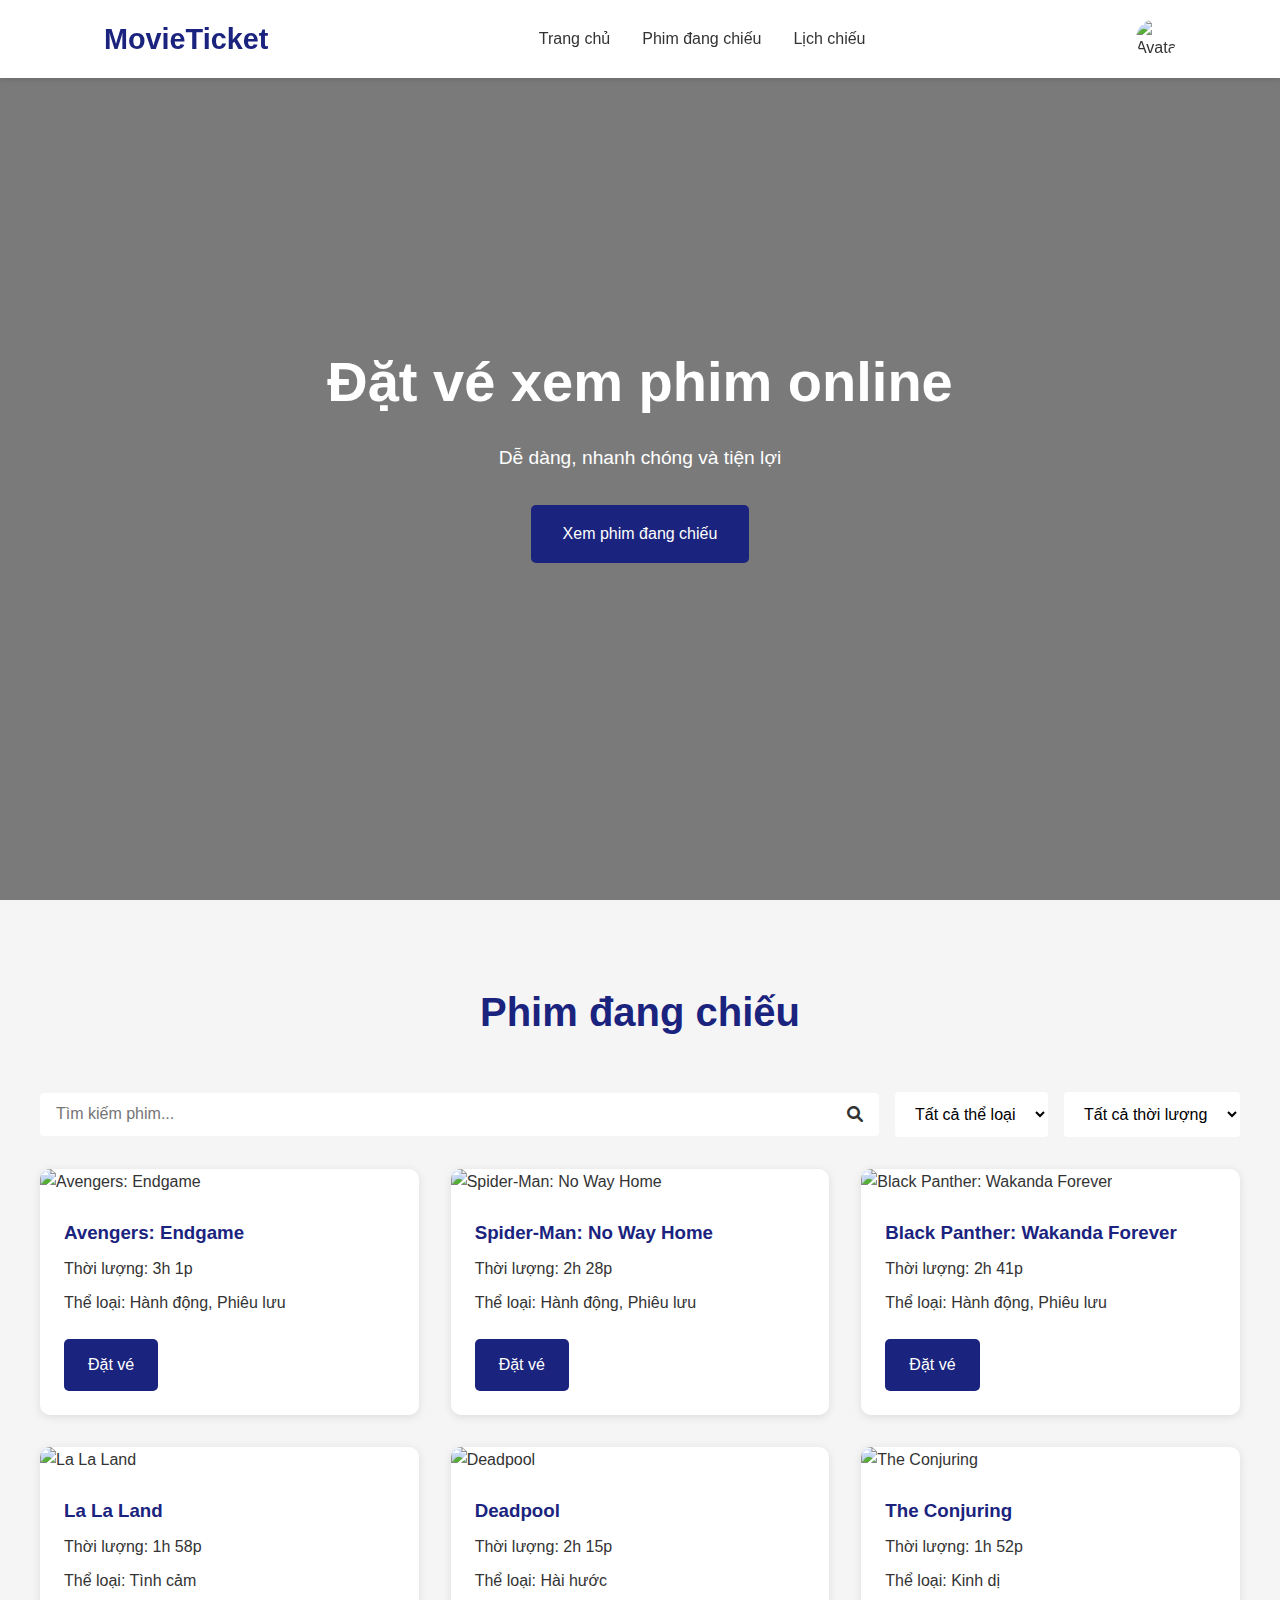
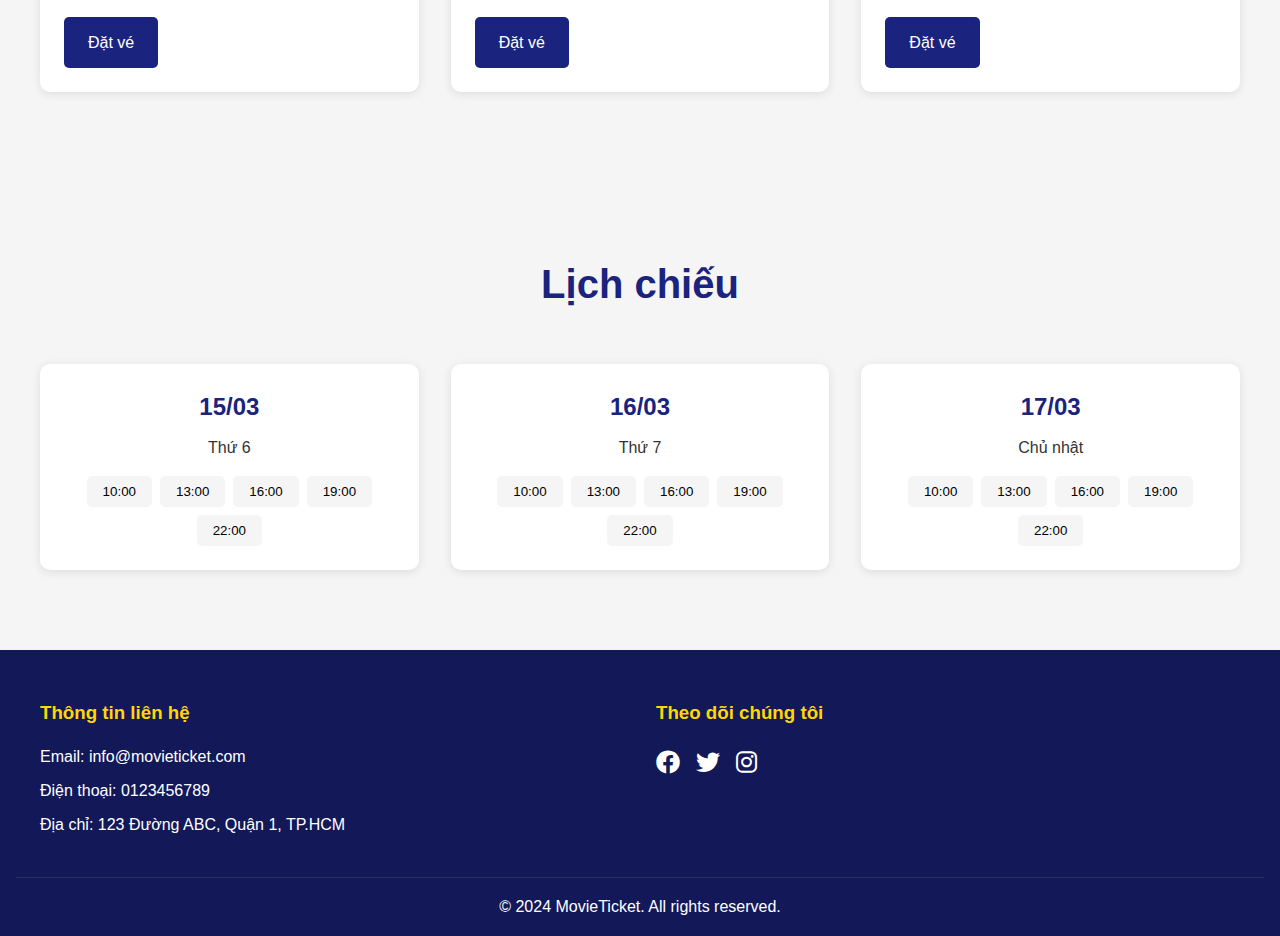
==== index.html @ bca59b29 "Alige" ====
<!DOCTYPE html>
<html lang="vi">

<head>
    <meta charset="UTF-8">
    <meta name="viewport" content="width=device-width, initial-scale=1.0">
    <title>MovieTicket - Đặt vé xem phim online</title>
    <link rel="stylesheet" href="css/style.css">
    <link rel="stylesheet" href="https://cdnjs.cloudflare.com/ajax/libs/font-awesome/6.0.0/css/all.min.css">
</head>

<body>
    <!-- Header Section -->
    <header class="header">
        <nav class="navbar">
            <div class="logo">
                <a href="index.html">
                    <h1>MovieTicket</h1>
                </a>
            </div>
            <ul class="nav-links">
                <li><a href="index.html">Trang chủ</a></li>
                <li><a href="#movies">Phim đang chiếu</a></li>
                <li><a href="#schedule">Lịch chiếu</a></li>
            </ul>
            <div class="user-menu">
                <img src="https://static.vecteezy.com/system/resources/previews/008/442/086/non_2x/illustration-of-human-icon-user-symbol-icon-modern-design-on-blank-background-free-vector.jpg" alt="Avatar" class="avatar">
                <div class="dropdown-menu">
                    <a href="profile.html">Thông tin cá nhân</a>
                    <a href="profile.html#history">Lịch sử đặt vé</a>
                    <a href="login.html" class="logout">Đăng xuất</a>
                </div>
            </div>
        </nav>
    </header>

    <!-- Hero Section -->
    <section class="hero">
        <div class="hero-content">
            <h1>Đặt vé xem phim online</h1>
            <p>Dễ dàng, nhanh chóng và tiện lợi</p>
            <a href="#movies" class="cta-button">Xem phim đang chiếu</a>
        </div>
    </section>

    <!-- Movies Section -->
    <section id="movies" class="movies-section">
        <div class="container">
            <h2>Phim đang chiếu</h2>

            <!-- Search and Filter -->
            <div class="movie-filters">
                <div class="search-box">
                    <input type="text" id="movie-search" placeholder="Tìm kiếm phim...">
                    <i class="fas fa-search"></i>
                </div>
                <div class="filter-options">
                    <select id="genre-filter">
                        <option value="">Tất cả thể loại</option>
                        <option value="Hành động">Hành động</option>
                        <option value="Phiêu lưu">Phiêu lưu</option>
                        <option value="Tình cảm">Tình cảm</option>
                        <option value="Hài hước">Hài hước</option>
                        <option value="Kinh dị">Kinh dị</option>
                    </select>
                    <select id="duration-filter">
                        <option value="">Tất cả thời lượng</option>
                        <option value="short">Dưới 2h</option>
                        <option value="medium">2h - 3h</option>
                        <option value="long">Trên 3h</option>
                    </select>
                </div>
            </div>

            <div class="movie-grid">
                <div class="movie-card" data-genre="Hành động, Phiêu lưu" data-duration="long">
                    <img src="https://i.pinimg.com/originals/f1/ef/b2/f1efb23c8e48334d18295a164e02cc90.jpg" alt="Avengers: Endgame">
                    <div class="movie-info">
                        <h3>Avengers: Endgame</h3>
                        <p>Thời lượng: 3h 1p</p>
                        <p>Thể loại: Hành động, Phiêu lưu</p>
                        <a href="booking.html" class="book-button">Đặt vé</a>
                    </div>
                </div>
                <div class="movie-card" data-genre="Hành động, Phiêu lưu" data-duration="medium">
                    <img src="https://www.tvguide.com/a/img/catalog/provider/1/2/1-11220379141.jpg" alt="Spider-Man: No Way Home">
                    <div class="movie-info">
                        <h3>Spider-Man: No Way Home</h3>
                        <p>Thời lượng: 2h 28p</p>
                        <p>Thể loại: Hành động, Phiêu lưu</p>
                        <a href="booking.html" class="book-button">Đặt vé</a>
                    </div>
                </div>
                <div class="movie-card" data-genre="Hành động, Phiêu lưu" data-duration="medium">
                    <img src="https://tse1.mm.bing.net/th?id=OIP.udstHPF8mPl8hm3gOsKkwQHaLQ&pid=Api&P=0&h=180" alt="Black Panther: Wakanda Forever">
                    <div class="movie-info">
                        <h3>Black Panther: Wakanda Forever</h3>
                        <p>Thời lượng: 2h 41p</p>
                        <p>Thể loại: Hành động, Phiêu lưu</p>
                        <a href="booking.html" class="book-button">Đặt vé</a>
                    </div>
                </div>
                <div class="movie-card" data-genre="Tình cảm" data-duration="short">
                    <img src="https://tse4.mm.bing.net/th?id=OIP.7KObcR6999BKgS-Ur8A5bwHaEr&pid=Api&P=0&h=180" alt="La La Land">
                    <div class="movie-info">
                        <h3>La La Land</h3>
                        <p>Thời lượng: 1h 58p</p>
                        <p>Thể loại: Tình cảm</p>
                        <a href="booking.html" class="book-button">Đặt vé</a>
                    </div>
                </div>
                <div class="movie-card" data-genre="Hài hước" data-duration="medium">
                    <img src="https://img7.thuthuatphanmem.vn/uploads/2024/05/02/deadpool-2016_091902555.png" alt="Deadpool">
                    <div class="movie-info">
                        <h3>Deadpool</h3>
                        <p>Thời lượng: 2h 15p</p>
                        <p>Thể loại: Hài hước</p>
                        <a href="booking.html" class="book-button">Đặt vé</a>
                    </div>
                </div>
                <div class="movie-card" data-genre="Kinh dị" data-duration="short">
                    <img src="https://tiki.vn/blog/wp-content/uploads/2023/12/the-conjuring-768x1024.jpg" alt="The Conjuring">
                    <div class="movie-info">
                        <h3>The Conjuring</h3>
                        <p>Thời lượng: 1h 52p</p>
                        <p>Thể loại: Kinh dị</p>
                        <a href="booking.html" class="book-button">Đặt vé</a>
                    </div>
                </div>
            </div>
        </div>
    </section>

    <!-- Schedule Section -->
    <section id="schedule" class="schedule-section">
        <div class="container">
            <h2>Lịch chiếu</h2>
            <div class="schedule-grid">
                <div class="schedule-card">
                    <div class="date">15/03</div>
                    <div class="day">Thứ 6</div>
                    <div class="showtimes">
                        <button class="showtime-btn">10:00</button>
                        <button class="showtime-btn">13:00</button>
                        <button class="showtime-btn">16:00</button>
                        <button class="showtime-btn">19:00</button>
                        <button class="showtime-btn">22:00</button>
                    </div>
                </div>
                <div class="schedule-card">
                    <div class="date">16/03</div>
                    <div class="day">Thứ 7</div>
                    <div class="showtimes">
                        <button class="showtime-btn">10:00</button>
                        <button class="showtime-btn">13:00</button>
                        <button class="showtime-btn">16:00</button>
                        <button class="showtime-btn">19:00</button>
                        <button class="showtime-btn">22:00</button>
                    </div>
                </div>
                <div class="schedule-card">
                    <div class="date">17/03</div>
                    <div class="day">Chủ nhật</div>
                    <div class="showtimes">
                        <button class="showtime-btn">10:00</button>
                        <button class="showtime-btn">13:00</button>
                        <button class="showtime-btn">16:00</button>
                        <button class="showtime-btn">19:00</button>
                        <button class="showtime-btn">22:00</button>
                    </div>
                </div>
            </div>
        </div>
    </section>

    <!-- Footer -->
    <footer class="footer">
        <div class="footer-content">
            <div class="footer-section">
                <h3>Thông tin liên hệ</h3>
                <p>Email: info@movieticket.com</p>
                <p>Điện thoại: 0123456789</p>
                <p>Địa chỉ: 123 Đường ABC, Quận 1, TP.HCM</p>
            </div>
            <div class="footer-section">
                <h3>Theo dõi chúng tôi</h3>
                <div class="social-links">
                    <a href="#"><i class="fab fa-facebook"></i></a>
                    <a href="#"><i class="fab fa-twitter"></i></a>
                    <a href="#"><i class="fab fa-instagram"></i></a>
                </div>
            </div>
        </div>
        <div class="footer-bottom">
            <p>&copy; 2024 MovieTicket. All rights reserved.</p>
        </div>
    </footer>

    <script src="js/main.js"></script>
</body>

</html>
---- css/style.css ----
/* Variables */
:root {
    --primary-color: #1a237e;
    --secondary-color: #f50057;
    --accent-color: #ffd700;
    --text-color: #333;
    --light-bg: #f5f5f5;
    --white: #ffffff;
    --dark-bg: #121858;
}

/* Reset */
* {
    margin: 0;
    padding: 0;
    box-sizing: border-box;
}

html {
    scroll-behavior: smooth;
}

body {
    font-family: 'Segoe UI', Tahoma, Geneva, Verdana, sans-serif;
    line-height: 1.6;
    color: var(--text-color);
    background-color: var(--light-bg);
}

/* Header */
.header {
    position: fixed;
    top: 0;
    left: 0;
    width: 100%;
    background: var(--white);
    box-shadow: 0 2px 5px rgba(0, 0, 0, 0.1);
    z-index: 1000;
}

.navbar {
    display: flex;
    justify-content: space-between;
    align-items: center;
    padding: 1rem 5%;
    max-width: 1200px;
    margin: 0 auto;
}

.logo a {
    text-decoration: none;
    color: var(--primary-color);
}

.logo h1 {
    font-size: 1.8rem;
    font-weight: 700;
}

.nav-links {
    display: flex;
    list-style: none;
    gap: 2rem;
}

.nav-links a {
    text-decoration: none;
    color: var(--text-color);
    font-weight: 500;
    transition: color 0.3s ease;
}

.nav-links a:hover {
    color: var(--primary-color);
}

.user-menu {
    position: relative;
    display: flex;
    align-items: center;
    gap: 1rem;
}

.avatar {
    width: 40px;
    height: 40px;
    border-radius: 50%;
    cursor: pointer;
}

.dropdown-menu {
    position: absolute;
    top: 100%;
    right: 0;
    background: var(--white);
    border-radius: 5px;
    box-shadow: 0 2px 10px rgba(0, 0, 0, 0.1);
    padding: 0.5rem 0;
    display: none;
    min-width: 200px;
}

.user-menu:hover .dropdown-menu {
    display: block;
}

.dropdown-menu a {
    display: block;
    padding: 0.5rem 1rem;
    text-decoration: none;
    color: var(--text-color);
    transition: background 0.3s ease;
}

.dropdown-menu a:hover {
    background: var(--light-bg);
}

.logout {
    color: var(--secondary-color);
}

/* Hero Section */
.hero {
    height: 100vh;
    background: linear-gradient(rgba(0, 0, 0, 0.5), rgba(0, 0, 0, 0.5)),
        url('https://source.unsplash.com/1600x900/?movie,cinema') center/cover;
    display: flex;
    align-items: center;
    justify-content: center;
    text-align: center;
    color: var(--white);
    padding: 0 1rem;
}

.hero-content h1 {
    font-size: 3.5rem;
    margin-bottom: 1rem;
}

.hero-content p {
    font-size: 1.2rem;
    margin-bottom: 2rem;
}

.cta-button {
    display: inline-block;
    padding: 1rem 2rem;
    background: var(--primary-color);
    color: var(--white);
    text-decoration: none;
    border-radius: 5px;
    font-weight: 500;
    transition: background 0.3s ease;
}

.cta-button:hover {
    background: var(--secondary-color);
}

/* Movies Section */
.movies-section {
    padding: 5rem 1rem;
    background: var(--light-bg);
}

.container {
    max-width: 1200px;
    margin: 0 auto;
}

.movies-section h2 {
    text-align: center;
    color: var(--primary-color);
    margin-bottom: 3rem;
    font-size: 2.5rem;
}

.movie-grid {
    display: grid;
    grid-template-columns: repeat(auto-fit, minmax(300px, 1fr));
    gap: 2rem;
}

.movie-card {
    background: var(--white);
    border-radius: 10px;
    overflow: hidden;
    box-shadow: 0 2px 10px rgba(0, 0, 0, 0.1);
    transition: transform 0.3s ease;
}

.movie-card:hover {
    transform: translateY(-5px);
}

.movie-card img {
    width: 100%;
    height: 450px;
    object-fit: cover;
}

.movie-info {
    padding: 1.5rem;
}

.movie-info h3 {
    color: var(--primary-color);
    margin-bottom: 0.5rem;
}

.movie-info p {
    color: var(--text-color);
    margin-bottom: 0.5rem;
}

.book-button {
    display: inline-block;
    padding: 0.8rem 1.5rem;
    background: var(--primary-color);
    color: var(--white);
    text-decoration: none;
    border-radius: 5px;
    margin-top: 1rem;
    transition: background 0.3s ease;
}

.book-button:hover {
    background: var(--secondary-color);
}

/* Schedule Section */
.schedule-section {
    padding: 5rem 1rem;
}

.schedule-section h2 {
    text-align: center;
    color: var(--primary-color);
    margin-bottom: 3rem;
    font-size: 2.5rem;
}

.schedule-grid {
    display: grid;
    grid-template-columns: repeat(auto-fit, minmax(250px, 1fr));
    gap: 2rem;
}

.schedule-card {
    background: var(--white);
    border-radius: 10px;
    padding: 1.5rem;
    box-shadow: 0 2px 10px rgba(0, 0, 0, 0.1);
    text-align: center;
}

.date {
    font-size: 1.5rem;
    font-weight: bold;
    color: var(--primary-color);
    margin-bottom: 0.5rem;
}

.day {
    color: var(--text-color);
    margin-bottom: 1rem;
}

.showtimes {
    display: flex;
    flex-wrap: wrap;
    gap: 0.5rem;
    justify-content: center;
}

.showtime-btn {
    padding: 0.5rem 1rem;
    background: var(--light-bg);
    border: none;
    border-radius: 5px;
    cursor: pointer;
    transition: all 0.3s ease;
}

.showtime-btn:hover {
    background: var(--primary-color);
    color: var(--white);
}

/* Footer */
.footer {
    background: var(--dark-bg);
    color: var(--white);
    padding: 3rem 1rem 1rem;
}

.footer-content {
    max-width: 1200px;
    margin: 0 auto;
    display: grid;
    grid-template-columns: repeat(auto-fit, minmax(250px, 1fr));
    gap: 2rem;
}

.footer-section h3 {
    margin-bottom: 1rem;
    color: var(--accent-color);
}

.footer-section p {
    margin-bottom: 0.5rem;
}

.social-links {
    display: flex;
    gap: 1rem;
}

.social-links a {
    color: var(--white);
    font-size: 1.5rem;
    transition: color 0.3s ease;
}

.social-links a:hover {
    color: var(--accent-color);
}

.footer-bottom {
    text-align: center;
    margin-top: 2rem;
    padding-top: 1rem;
    border-top: 1px solid rgba(255, 255, 255, 0.1);
}

/* Mobile Navigation */
.burger {
    display: none;
    cursor: pointer;
}

.burger div {
    width: 25px;
    height: 3px;
    background-color: var(--white);
    margin: 5px;
    transition: all 0.3s ease;
}

/* Responsive Design */
@media (max-width: 768px) {
    .navbar {
        flex-direction: column;
        gap: 1rem;
    }

    .nav-links {
        flex-direction: column;
        text-align: center;
        gap: 1rem;
    }

    .hero-content h1 {
        font-size: 2.5rem;
    }

    .movie-grid,
    .schedule-grid {
        grid-template-columns: 1fr;
    }

    .footer-content {
        grid-template-columns: 1fr;
        text-align: center;
    }

    .social-links {
        justify-content: center;
    }
}

/* Animations */
@keyframes fadeIn {
    from {
        opacity: 0;
        transform: translateY(20px);
    }

    to {
        opacity: 1;
        transform: translateY(0);
    }
}

.fade-in {
    animation: fadeIn 0.5s ease forwards;
}

/* Movie Filters */
.movie-filters {
    margin-bottom: 2rem;
    display: flex;
    flex-wrap: wrap;
    gap: 1rem;
    align-items: center;
}

.search-box {
    flex: 1;
    min-width: 300px;
    position: relative;
}

.search-box input {
    width: 100%;
    padding: 0.8rem 2.5rem 0.8rem 1rem;
    border: 1px solid var(--border-color);
    border-radius: 4px;
    font-size: 1rem;
    transition: border-color 0.3s ease;
}

.search-box input:focus {
    outline: none;
    border-color: var(--primary-color);
}

.search-box i {
    position: absolute;
    right: 1rem;
    top: 50%;
    transform: translateY(-50%);
    color: var(--text-muted);
}

.filter-options {
    display: flex;
    gap: 1rem;
}

.filter-options select {
    padding: 0.8rem 1rem;
    border: 1px solid var(--border-color);
    border-radius: 4px;
    font-size: 1rem;
    background-color: white;
    cursor: pointer;
    transition: border-color 0.3s ease;
}

.filter-options select:focus {
    outline: none;
    border-color: var(--primary-color);
}

/* Responsive Design */
@media (max-width: 768px) {
    .movie-filters {
        flex-direction: column;
        align-items: stretch;
    }

    .search-box {
        min-width: 100%;
    }

    .filter-options {
        flex-direction: column;
    }
}
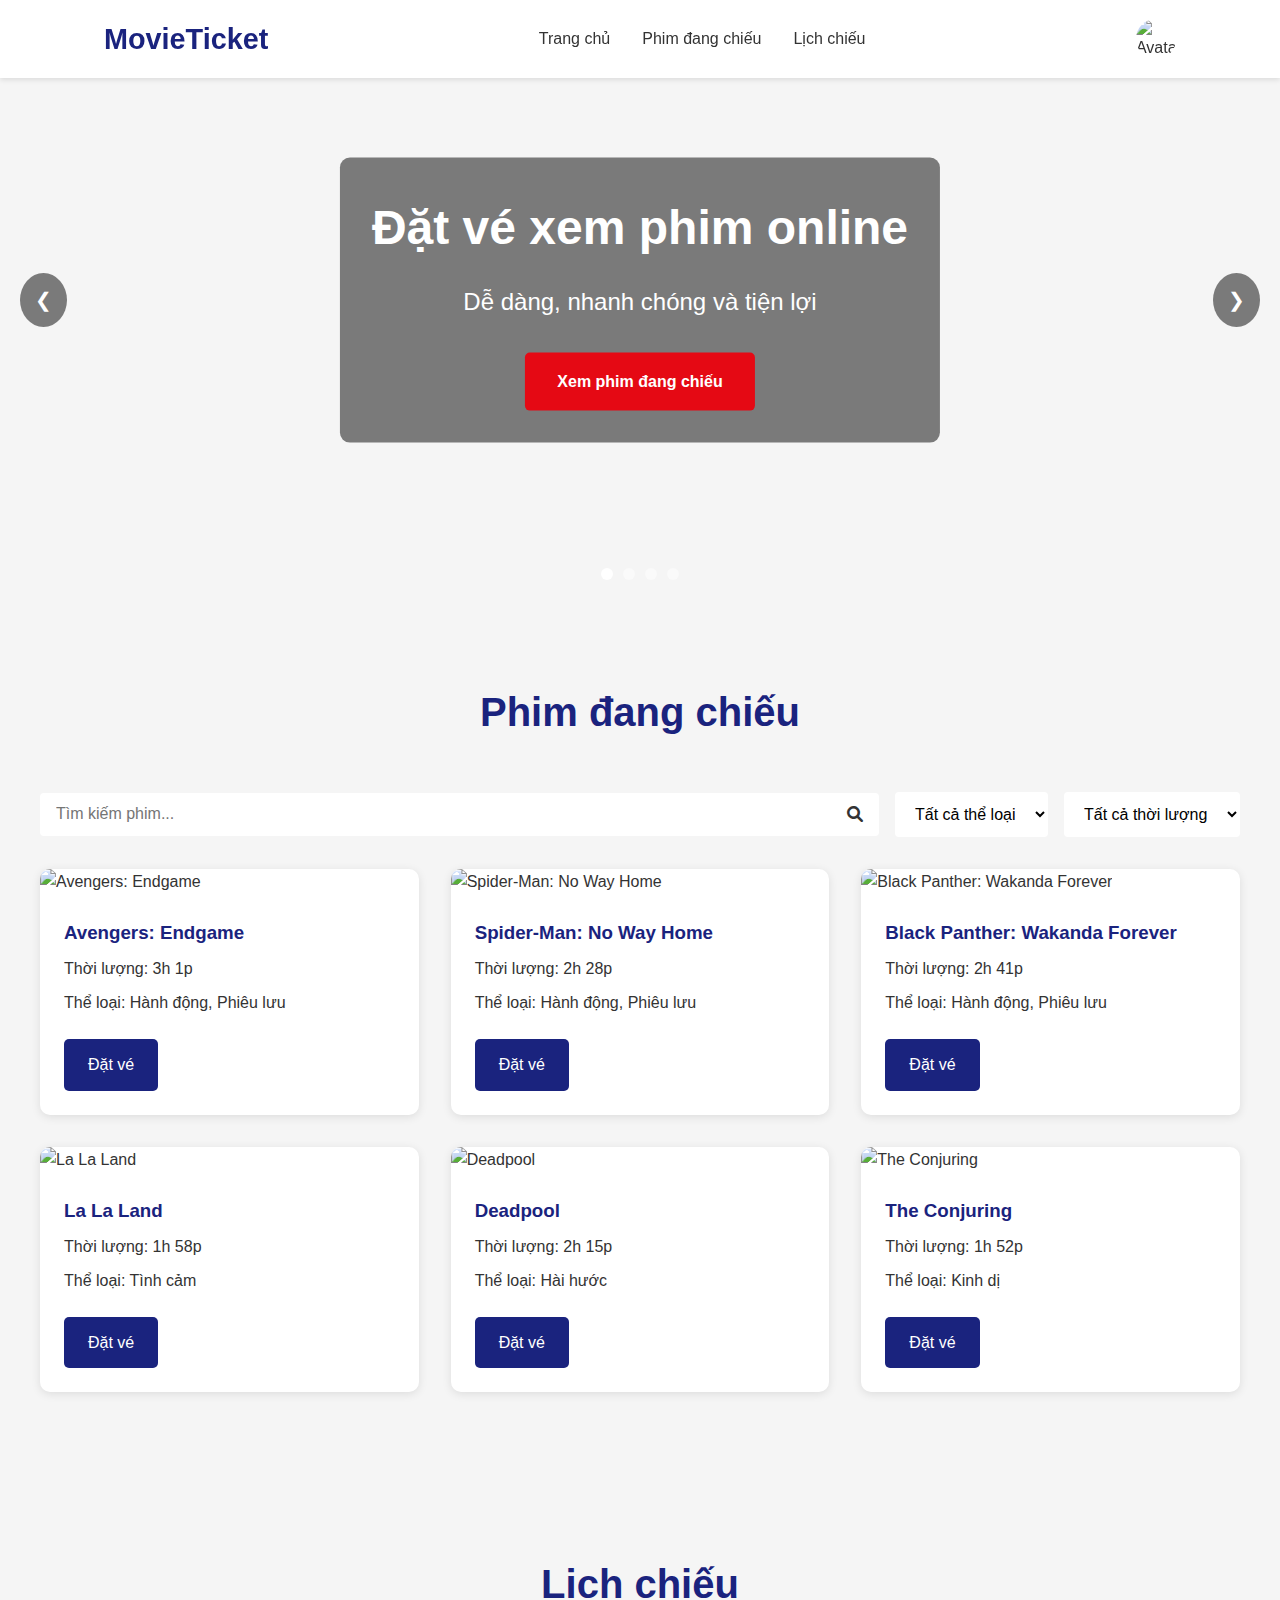
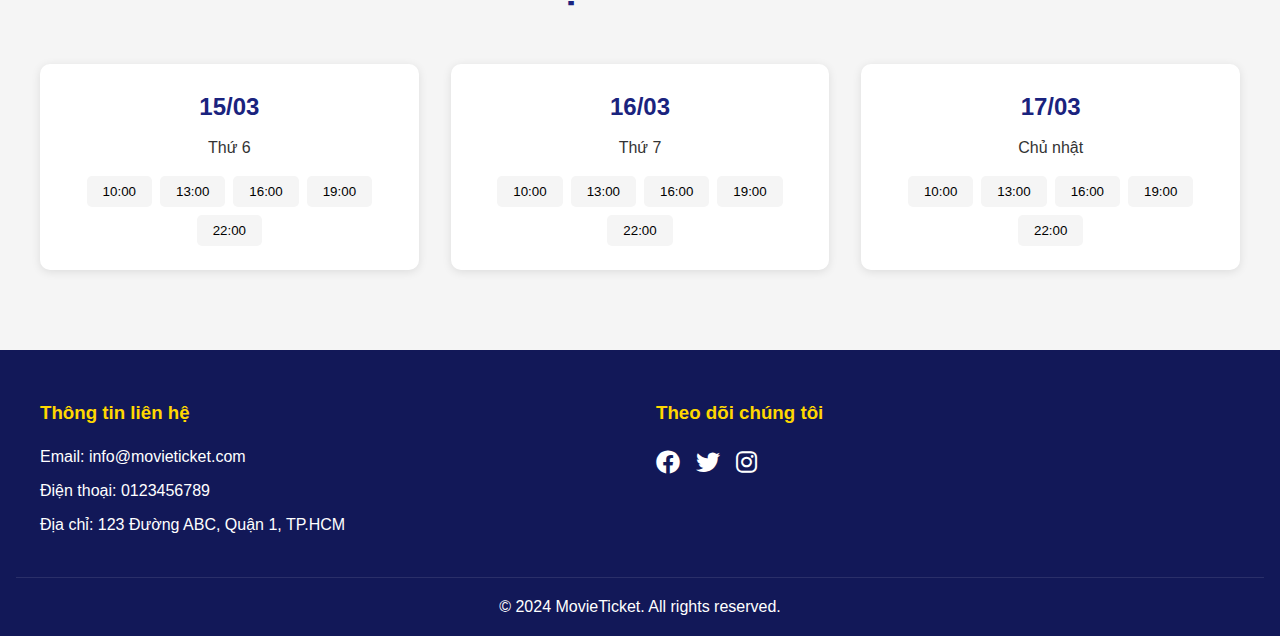
==== commit 2ffc4cab: "ThemSlideShow" ====
--- a/index.html
+++ b/index.html
@@ -36,6 +36,28 @@
 
     <!-- Hero Section -->
     <section class="hero">
+        <div class="slideshow-container">
+            <div class="slide active">
+                <img src="https://i.pinimg.com/originals/f1/ef/b2/f1efb23c8e48334d18295a164e02cc90.jpg" alt="Avengers: Endgame">
+            </div>
+            <div class="slide">
+                <img src="https://www.tvguide.com/a/img/catalog/provider/1/2/1-11220379141.jpg" alt="Spider-Man: No Way Home">
+            </div>
+            <div class="slide">
+                <img src="https://tse1.mm.bing.net/th?id=OIP.udstHPF8mPl8hm3gOsKkwQHaLQ&pid=Api&P=0&h=180" alt="Black Panther">
+            </div>
+            <div class="slide">
+                <img src="https://tse4.mm.bing.net/th?id=OIP.7KObcR6999BKgS-Ur8A5bwHaEr&pid=Api&P=0&h=180" alt="La La Land">
+            </div>
+            <button class="prev-btn">❮</button>
+            <button class="next-btn">❯</button>
+            <div class="slide-dots">
+                <span class="dot active"></span>
+                <span class="dot"></span>
+                <span class="dot"></span>
+                <span class="dot"></span>
+            </div>
+        </div>
         <div class="hero-content">
             <h1>Đặt vé xem phim online</h1>
             <p>Dễ dàng, nhanh chóng và tiện lợi</p>
--- a/css/style.css
+++ b/css/style.css
@@ -122,40 +122,119 @@
 
 /* Hero Section */
 .hero {
-    height: 100vh;
-    background: linear-gradient(rgba(0, 0, 0, 0.5), rgba(0, 0, 0, 0.5)),
-        url('https://source.unsplash.com/1600x900/?movie,cinema') center/cover;
-    display: flex;
-    align-items: center;
-    justify-content: center;
+    position: relative;
+    height: 600px;
+    overflow: hidden;
+}
+
+.slideshow-container {
+    position: relative;
+    width: 100%;
+    height: 100%;
+}
+
+.slide {
+    position: absolute;
+    width: 100%;
+    height: 100%;
+    opacity: 0;
+    transition: opacity 1s ease-in-out;
+}
+
+.slide.active {
+    opacity: 1;
+}
+
+.slide img {
+    width: 100%;
+    height: 100%;
+    object-fit: cover;
+}
+
+.prev-btn, .next-btn {
+    position: absolute;
+    top: 50%;
+    transform: translateY(-50%);
+    background-color: rgba(0, 0, 0, 0.5);
+    color: white;
+    border: none;
+    padding: 15px;
+    cursor: pointer;
+    font-size: 20px;
+    border-radius: 50%;
+    transition: background-color 0.3s;
+}
+
+.prev-btn:hover, .next-btn:hover {
+    background-color: rgba(0, 0, 0, 0.8);
+}
+
+.prev-btn {
+    left: 20px;
+}
+
+.next-btn {
+    right: 20px;
+}
+
+.slide-dots {
+    position: absolute;
+    bottom: 20px;
+    left: 50%;
+    transform: translateX(-50%);
+    display: flex;
+    gap: 10px;
+}
+
+.dot {
+    width: 12px;
+    height: 12px;
+    background-color: rgba(255, 255, 255, 0.5);
+    border-radius: 50%;
+    cursor: pointer;
+    transition: background-color 0.3s;
+}
+
+.dot.active {
+    background-color: white;
+}
+
+.hero-content {
+    position: absolute;
+    top: 50%;
+    left: 50%;
+    transform: translate(-50%, -50%);
     text-align: center;
-    color: var(--white);
-    padding: 0 1rem;
+    color: white;
+    z-index: 2;
+    background-color: rgba(0, 0, 0, 0.5);
+    padding: 2rem;
+    border-radius: 10px;
 }
 
 .hero-content h1 {
-    font-size: 3.5rem;
+    font-size: 3rem;
     margin-bottom: 1rem;
 }
 
 .hero-content p {
-    font-size: 1.2rem;
+    font-size: 1.5rem;
     margin-bottom: 2rem;
 }
 
 .cta-button {
     display: inline-block;
     padding: 1rem 2rem;
-    background: var(--primary-color);
-    color: var(--white);
+    background-color: #e50914;
+    color: white;
     text-decoration: none;
     border-radius: 5px;
-    font-weight: 500;
-    transition: background 0.3s ease;
+    font-weight: bold;
+    transition: background-color 0.3s;
 }
 
 .cta-button:hover {
-    background: var(--secondary-color);
+    background-color: #f40612;
 }
 
 /* Movies Section */
